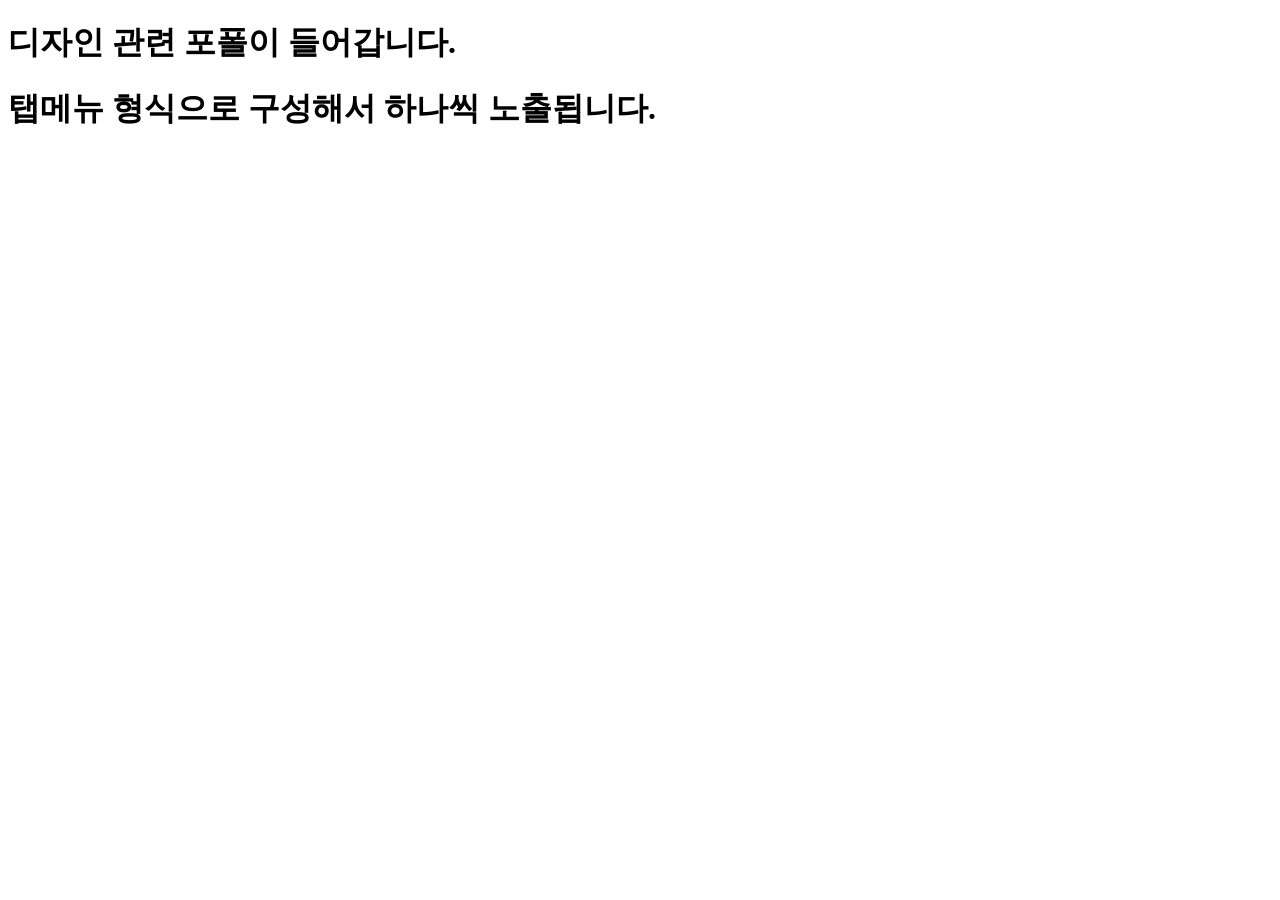
==== design.html @ d64bb099 "Add files via upload" ====
<!doctype html>
<html lang="ko" class="white-bg">
  <head>
    <meta charset="UTF-8" />
    <meta name="viewport" content="width=device-width, initial-scale=1.0" />
    <link rel="stylesheet" href="./css/style.css" />
    <title>박수미 포트폴리오</title>
  </head>
  <body>
    <h1>디자인 관련 포폴이 들어갑니다.</h1>
    <h1>탭메뉴 형식으로 구성해서 하나씩 노출됩니다.</h1>
  </body>
</html>
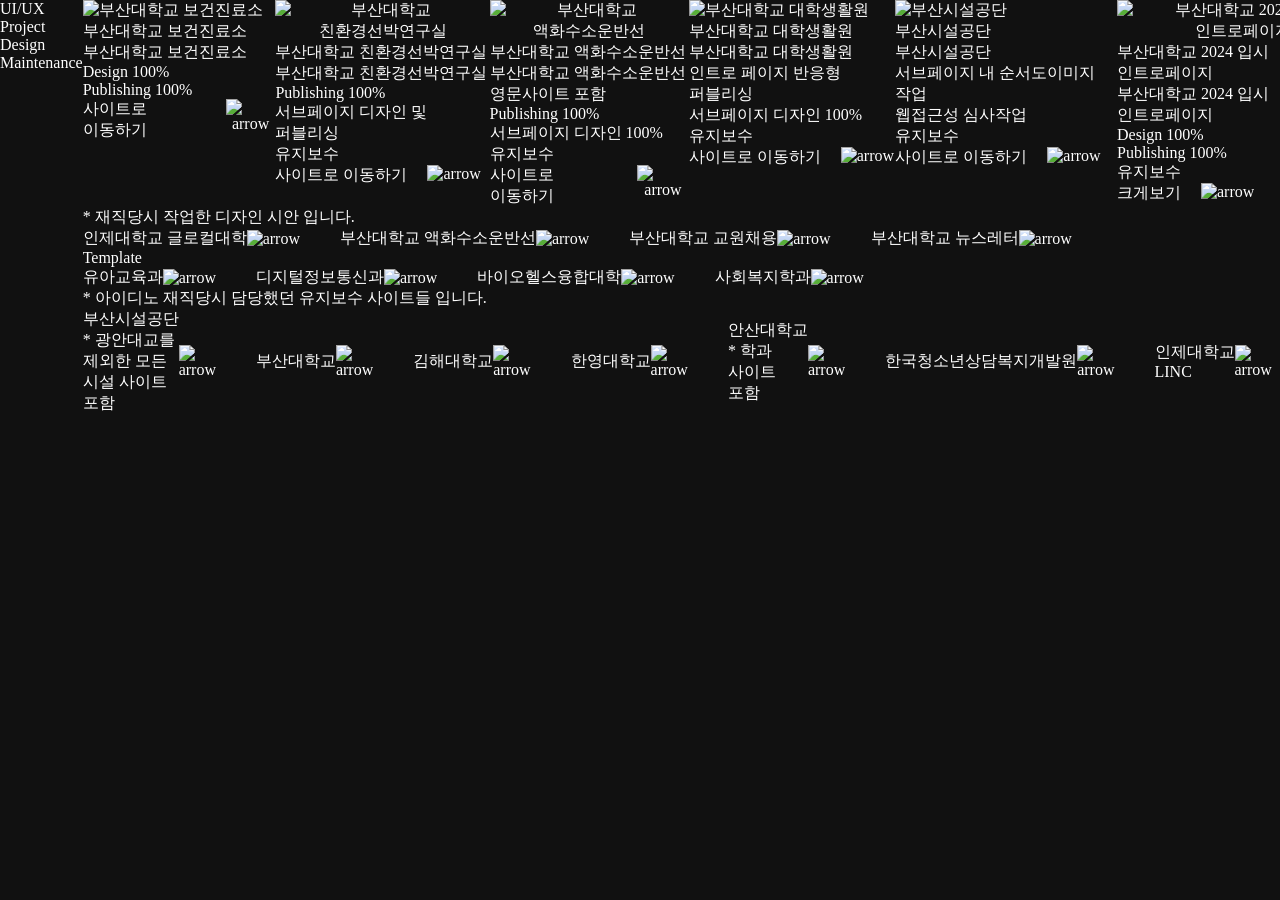
==== commit 1b5c4208: "Add files via upload" ====
--- a/design.html
+++ b/design.html
@@ -1,13 +1,308 @@
 <!doctype html>
-<html lang="ko" class="white-bg">
+<html lang="ko">
   <head>
     <meta charset="UTF-8" />
     <meta name="viewport" content="width=device-width, initial-scale=1.0" />
     <link rel="stylesheet" href="./css/style.css" />
+    <link rel="icon" href="./img/icon_img.png" />
+    <script src="https://code.jquery.com/jquery-3.6.3.js" integrity="sha256-nQLuAZGRRcILA+6dMBOvcRh5Pe310sBpanc6+QBmyVM=" crossorigin="anonymous"></script>
     <title>박수미 포트폴리오</title>
   </head>
-  <body>
-    <h1>디자인 관련 포폴이 들어갑니다.</h1>
-    <h1>탭메뉴 형식으로 구성해서 하나씩 노출됩니다.</h1>
+  <body class="design">
+    <div class="flex">
+      <div class="left-menu">
+        <h1 class="title">UI/UX</h1>
+        <ul class="ui-menu">
+          <li>Project</li>
+          <li>Design</li>
+          <li>Maintenance</li>
+        </ul>
+      </div>
+      <div class="content">
+        <div class="tab-con01">
+          <div class="flex flex-wrap">
+            <a href="https://health.pusan.ac.kr/" target="_blank" title="새창열림" class="project">
+              <div class="inner flex flex-column">
+                <div class="img">
+                  <img src="./img/pro02.png" alt="부산대학교 보건진료소" />
+                </div>
+                <p>부산대학교 보건진료소</p>
+              </div>
+              <div class="shadow-box flex flex-column">
+                <p class="site-tit">부산대학교 보건진료소</p>
+                <ul class="list-style01 mt-20">
+                  <li>Design 100%</li>
+                  <li>Publishing 100%</li>
+                </ul>
+                <div class="link-btn02 mt-40 flex gap20">
+                  <p>사이트로 이동하기</p>
+                  <img src="./img/arrow.png" alt="arrow" />
+                </div>
+              </div>
+            </a>
+            <a href="https://ecosl.pusan.ac.kr/ecosl" target="_blank" title="새창열림" class="project">
+              <div class="inner flex flex-column">
+                <div class="img">
+                  <img src="./img/pro04.png" alt="부산대학교 친환경선박연구실" />
+                </div>
+                <p>부산대학교 친환경선박연구실</p>
+              </div>
+              <div class="shadow-box flex flex-column">
+                <p class="site-tit">부산대학교 친환경선박연구실</p>
+                <ul class="list-style01 mt-20">
+                  <li>Publishing 100%</li>
+                  <li>서브페이지 디자인 및 퍼블리싱</li>
+                  <li>유지보수</li>
+                </ul>
+                <div class="link-btn02 mt-40 flex gap20">
+                  <p>사이트로 이동하기</p>
+                  <img src="./img/arrow.png" alt="arrow" />
+                </div>
+              </div>
+            </a>
+            <a href="https://www.h2ok.kr/h2ok" target="_blank" title="새창열림" class="project">
+              <div class="inner flex flex-column">
+                <div class="img">
+                  <img src="./img/pro05.png" alt="부산대학교 액화수소운반선" />
+                </div>
+                <p>부산대학교 액화수소운반선</p>
+              </div>
+              <div class="shadow-box flex flex-column">
+                <p class="site-tit">부산대학교 액화수소운반선</p>
+                <ul class="list-style01 mt-20">
+                  <li>영문사이트 포함</li>
+                  <li>Publishing 100%</li>
+                  <li>서브페이지 디자인 100%</li>
+                  <li>유지보수</li>
+                </ul>
+                <div class="link-btn02 mt-40 flex gap20">
+                  <p>사이트로 이동하기</p>
+                  <img src="./img/arrow.png" alt="arrow" />
+                </div>
+              </div>
+            </a>
+            <a href="https://dorm.pusan.ac.kr/" target="_blank" title="새창열림" class="project">
+              <div class="inner flex flex-column">
+                <div class="img">
+                  <img src="./img/pro03.png" alt="부산대학교 대학생활원" />
+                </div>
+                <p>부산대학교 대학생활원</p>
+              </div>
+              <div class="shadow-box flex flex-column">
+                <p class="site-tit">부산대학교 대학생활원</p>
+                <ul class="list-style01 mt-20">
+                  <li>인트로 페이지 반응형 퍼블리싱</li>
+                  <li>서브페이지 디자인 100%</li>
+                  <li>유지보수</li>
+                </ul>
+                <div class="link-btn02 mt-40 flex gap20">
+                  <p>사이트로 이동하기</p>
+                  <img src="./img/arrow.png" alt="arrow" />
+                </div>
+              </div>
+            </a>
+            <a href="https://www.bisco.or.kr/" target="_blank" title="새창열림" class="project">
+              <div class="inner flex flex-column">
+                <div class="img">
+                  <img src="./img/pro01.png" alt="부산시설공단" />
+                </div>
+                <p>부산시설공단</p>
+              </div>
+              <div class="shadow-box flex flex-column">
+                <p class="site-tit">부산시설공단</p>
+                <ul class="list-style01 mt-20">
+                  <li>서브페이지 내 순서도이미지 작업</li>
+                  <li>웹접근성 심사작업</li>
+                  <li>유지보수</li>
+                </ul>
+                <div class="link-btn02 mt-40 flex gap20">
+                  <p>사이트로 이동하기</p>
+                  <img src="./img/arrow.png" alt="arrow" />
+                </div>
+              </div>
+            </a>
+            <a href="./img/pro07-1.png" target="_blank" title="새창열림" class="project">
+              <div class="inner flex flex-column">
+                <div class="img">
+                  <img src="./img/pro07.png" alt="부산대학교 2024 입시 인트로페이지" />
+                </div>
+                <p>부산대학교 2024 입시 인트로페이지</p>
+              </div>
+              <div class="shadow-box flex flex-column">
+                <p class="site-tit">부산대학교 2024 입시 인트로페이지</p>
+                <ul class="list-style01 mt-20">
+                  <li>Design 100%</li>
+                  <li>Publishing 100%</li>
+                  <li>유지보수</li>
+                </ul>
+                <div class="link-btn02 mt-40 flex gap20">
+                  <p>크게보기</p>
+                  <img src="./img/arrow.png" alt="arrow" />
+                </div>
+              </div>
+            </a>
+            <a href="./img/pro06-1.jpg" target="_blank" title="새창열림" class="project">
+              <div class="inner flex flex-column">
+                <div class="img">
+                  <img src="./img/pro06.png" alt="부산보건대학교 2024 입시 인트로페이지" />
+                </div>
+                <p>부산보건대학교 2024 입시 인트로페이지</p>
+              </div>
+              <div class="shadow-box flex flex-column">
+                <p class="site-tit">부산보건대학교 2024 입시 인트로페이지</p>
+                <ul class="list-style01 mt-20">
+                  <li>Design 100%</li>
+                  <li>Publishing 100%</li>
+                  <li>유지보수</li>
+                </ul>
+                <div class="link-btn02 mt-40 flex gap20">
+                  <p>크게보기</p>
+                  <img src="./img/arrow.png" alt="arrow" />
+                </div>
+              </div>
+            </a>
+          </div>
+        </div>
+        <div class="tab-con02">
+          <div class="info">
+            <p>* 재직당시 작업한 디자인 시안 입니다.</p>
+          </div>
+          <div class="flex flex-wrap gap40 mt-40">
+            <a href="https://xd.adobe.com/view/e8c4a474-bb34-4dad-a9bf-3744d7de1406-bd97/" target="_blank" title="새창열림" class="design-link flex align-center">
+              <p>인제대학교 글로컬대학</p>
+              <div class="icon flex align-center justy-center">
+                <img src="./img/arrow02.png" alt="arrow" />
+              </div>
+            </a>
+            <a href="https://xd.adobe.com/view/763ef606-e463-4736-b4e1-96d7b56d7c01-236d/" target="_blank" title="새창열림" class="design-link flex align-center">
+              <p>부산대학교 액화수소운반선</p>
+              <div class="icon flex align-center justy-center">
+                <img src="./img/arrow02.png" alt="arrow" />
+              </div>
+            </a>
+            <a href="https://xd.adobe.com/view/fa281f0c-5e56-4f7b-bc37-6c5240d38374-af7b/" target="_blank" title="새창열림" class="design-link flex align-center">
+              <p>부산대학교 교원채용</p>
+              <div class="icon flex align-center justy-center">
+                <img src="./img/arrow02.png" alt="arrow" />
+              </div>
+            </a>
+            <a href="./img/de01.png" target="_blank" title="새창열림" class="design-link flex align-center">
+              <p>부산대학교 뉴스레터</p>
+              <div class="icon flex align-center justy-center">
+                <img src="./img/arrow02.png" alt="arrow" />
+              </div>
+            </a>
+          </div>
+
+          <div class="info mt-60">
+            <p>Template</p>
+          </div>
+          <div class="flex flex-wrap gap40 mt-20">
+            <a href="https://xd.adobe.com/view/92429d54-e15f-4651-94e4-49265e59b2cf-c711/" target="_blank" title="새창열림" class="design-link flex align-center">
+              <p>유아교육과</p>
+              <div class="icon flex align-center justy-center">
+                <img src="./img/arrow02.png" alt="arrow" />
+              </div>
+            </a>
+            <a href="https://xd.adobe.com/view/185b7103-d5b4-4d0a-86fa-b9281331c34a-4d08/" target="_blank" title="새창열림" class="design-link flex align-center">
+              <p>디지털정보통신과</p>
+              <div class="icon flex align-center justy-center">
+                <img src="./img/arrow02.png" alt="arrow" />
+              </div>
+            </a>
+            <a href="https://xd.adobe.com/view/50899028-276e-4451-9df4-a27b71bcebf8-05da/" target="_blank" title="새창열림" class="design-link flex align-center">
+              <p>바이오헬스융합대학</p>
+              <div class="icon flex align-center justy-center">
+                <img src="./img/arrow02.png" alt="arrow" />
+              </div>
+            </a>
+            <a href="https://xd.adobe.com/view/df2dce78-82f1-4038-b7e3-f46360706f0e-8a7e/" target="_blank" title="새창열림" class="design-link flex align-center">
+              <p>사회복지학과</p>
+              <div class="icon flex align-center justy-center">
+                <img src="./img/arrow02.png" alt="arrow" />
+              </div>
+            </a>
+          </div>
+        </div>
+        <div class="tab-con03">
+          <div class="info mt-60">
+            <p>* 아이디노 재직당시 담당했던 유지보수 사이트들 입니다.</p>
+          </div>
+          <div class="flex flex-wrap gap40 mt-40">
+            <a href="https://www.bisco.or.kr/" target="_blank" title="새창열림" class="design-link flex align-center">
+              <p>부산시설공단 <br /><span>* 광안대교를 제외한 모든 시설 사이트 포함</span></p>
+              <div class="icon flex align-center justy-center">
+                <img src="./img/arrow02.png" alt="arrow" />
+              </div>
+            </a>
+            <a href="https://www.pusan.ac.kr/kor/Main.do" target="_blank" title="새창열림" class="design-link flex align-center">
+              <p>부산대학교</p>
+              <div class="icon flex align-center justy-center">
+                <img src="./img/arrow02.png" alt="arrow" />
+              </div>
+            </a>
+            <a href="https://www.gimhae.ac.kr/CmsHome/MainDefault.aspx" target="_blank" title="새창열림" class="design-link flex align-center">
+              <p>김해대학교</p>
+              <div class="icon flex align-center justy-center">
+                <img src="./img/arrow02.png" alt="arrow" />
+              </div>
+            </a>
+            <a href="https://www.hanyeong.ac.kr/main/page/default.aspx" target="_blank" title="새창열림" class="design-link flex align-center">
+              <p>한영대학교</p>
+              <div class="icon flex align-center justy-center">
+                <img src="./img/arrow02.png" alt="arrow" />
+              </div>
+            </a>
+            <a href="https://www.ansan.ac.kr/intro" target="_blank" title="새창열림" class="design-link flex align-center">
+              <p>안산대학교 <br /><span>* 학과 사이트 포함</span></p>
+              <div class="icon flex align-center justy-center">
+                <img src="./img/arrow02.png" alt="arrow" />
+              </div>
+            </a>
+            <a href="https://www.kyci.or.kr/userSite/index.asp" target="_blank" title="새창열림" class="design-link flex align-center">
+              <p>한국청소년상담복지개발원</p>
+              <div class="icon flex align-center justy-center">
+                <img src="./img/arrow02.png" alt="arrow" />
+              </div>
+            </a>
+            <a href="https://icus.inje.ac.kr/linc" target="_blank" title="새창열림" class="design-link flex align-center">
+              <p>인제대학교 LINC</p>
+              <div class="icon flex align-center justy-center">
+                <img src="./img/arrow02.png" alt="arrow" />
+              </div>
+            </a>
+            <a href="https://ipsi.bhu.ac.kr/ipsi" target="_blank" title="새창열림" class="design-link flex align-center">
+              <p>부산보건대학교</p>
+              <div class="icon flex align-center justy-center">
+                <img src="./img/arrow02.png" alt="arrow" />
+              </div>
+            </a>
+            <a href="https://www.bpu.ac.kr/" target="_blank" title="새창열림" class="design-link flex align-center">
+              <p>부산장신대학교</p>
+              <div class="icon flex align-center justy-center">
+                <img src="./img/arrow02.png" alt="arrow" />
+              </div>
+            </a>
+          </div>
+        </div>
+      </div>
+    </div>
+
+    <script>
+      const menuItems = document.querySelectorAll(".left-menu li");
+      const contentItems = document.querySelectorAll(".content > div");
+
+      menuItems.forEach((menu, index) => {
+        menu.addEventListener("click", () => {
+          menuItems.forEach((item) => item.classList.remove("active"));
+          contentItems.forEach((con) => con.classList.remove("active"));
+
+          menu.classList.add("active");
+          contentItems[index].classList.add("active");
+        });
+      });
+
+      menuItems[0].click();
+    </script>
   </body>
 </html>
--- a/css/style.css
+++ b/css/style.css
@@ -0,0 +1,396 @@
+@import url("../font/Paperlogy/Paperlogy.css");
+@import url("../font/pretendard/pretendard.css");
+
+html {
+  overflow-x: hidden;
+  word-break: keep-all;
+  background-color: #111;
+  color: var(--main-color01);
+}
+.white-bg {
+  background-color: #fff;
+  color: #333;
+}
+.white-bg h1 {
+  font-size: 40px;
+}
+* {
+  padding: 0;
+  margin: 0;
+  box-sizing: border-box;
+  font-size: 16px;
+  font-weight: 500;
+}
+:root {
+  --font-type01: "Pretendard";
+  --font-type02: "Paperlogy";
+  --main-color01: #fff;
+  --gray-color01: #f8f8fb;
+  --font-color01: #333;
+  --font-color02: #666;
+  --font-color03: #999;
+}
+img {
+  text-align: center;
+  vertical-align: middle;
+}
+ul,
+ol,
+dl {
+  margin-top: 0;
+  padding-left: 0;
+  list-style: none;
+}
+a {
+  font-family: var(--font-type01);
+  text-decoration: none;
+  color: #fff;
+}
+a:hover,
+a:focus {
+  color: var(--main-color01);
+  transition: 0.3s all ease-in-out;
+}
+button {
+  border: none;
+  cursor: pointer;
+  background-color: transparent;
+}
+a:focus,
+button:focus,
+input:focus,
+textarea:focus,
+select:focus {
+  box-shadow: none;
+  outline-style: dashed !important;
+  outline-color: var(--main-color01);
+  outline-width: 1px !important;
+  outline-offset: 0 !important;
+}
+
+/*********************************flex*********************************/
+.flex {
+  display: flex;
+}
+
+.gap10 {
+  gap: 10px;
+}
+.gap20 {
+  gap: 20px;
+}
+.gap40 {
+  gap: 40px;
+}
+.gap60 {
+  gap: 60px;
+}
+.gap80 {
+  gap: 80px;
+}
+
+.flex-column {
+  flex-direction: column;
+}
+.align-center {
+  align-items: center;
+}
+.justy-center {
+  justify-content: center;
+}
+.justy-between {
+  justify-content: space-between;
+}
+
+/*********************************popup*********************************/
+.popup_bg {
+  width: 100%;
+  height: 100vh;
+  position: fixed;
+  top: 0;
+  left: 0;
+  background-color: rgba(0, 0, 0, 0.8);
+  z-index: 9999;
+}
+
+.popup {
+  width: 600px;
+  height: auto;
+  padding: 40px;
+  border-radius: 20px;
+  background-color: #fff;
+
+  position: absolute;
+  top: 50%;
+  left: 50%;
+  transform: translate(-50%, -50%);
+}
+
+.popup .txt p {
+  font-family: var(--font-type02);
+  font-size: 18px;
+  text-align: center;
+  line-height: 1.5;
+  color: #666;
+}
+
+.popup .txt p span {
+  font-size: 24px;
+  font-weight: 600;
+  border-bottom: 1px solid #111;
+  color: #111;
+}
+
+.popup .btn {
+  width: 160px;
+  height: 48px;
+  border-radius: 12px;
+  background-color: #111;
+  color: #fff;
+  border: 2px solid transparent;
+  text-align: center;
+  line-height: 44px;
+
+  cursor: pointer;
+  transition: 0.3s;
+}
+
+.popup .btn:hover {
+  background-color: #fff;
+  border: 2px solid #111;
+  color: #111;
+}
+/*********************************intro*********************************/
+.fixPage {
+  position: fixed;
+  width: 100%;
+  height: 100vh;
+  overflow-y: hidden;
+  background-image: url(../img/bg.png);
+  background-position: top -60px right -210px;
+  background-repeat: no-repeat;
+  z-index: -1;
+}
+.fixPage::before {
+  content: "PortFolio";
+  display: block;
+  font-family: var(--font-type02);
+  font-size: 280px;
+  font-weight: 800;
+  color: #fff;
+  position: absolute;
+  bottom: -55px;
+  right: 0;
+}
+
+.intro {
+  width: 100%;
+  border-bottom: 1px solid #fff;
+}
+.intro .slogan {
+  padding: 100px;
+  border-right: 1px solid #fff;
+}
+
+.name-img {
+  transform-origin: 50% 0%;
+  animation-name: shake;
+  animation-duration: 3s;
+  animation-iteration-count: infinite;
+  animation-delay: 0.5s;
+}
+@keyframes shake {
+  0% {
+    transform: rotate(0deg);
+  }
+  15% {
+    transform: rotate(30deg);
+  }
+  35% {
+    transform: rotate(-30deg);
+  }
+  50% {
+    transform: rotate(10deg);
+  }
+  65% {
+    transform: rotate(-10deg);
+  }
+  80% {
+    transform: rotate(0deg);
+  }
+  100% {
+    transform: rotate(0deg);
+  }
+}
+.intro .slogan .top p,
+.intro .slogan .top span {
+  font-size: 40px;
+  font-family: var(--font-type02);
+}
+.intro .slogan .top span {
+  background-color: #fff;
+  color: #111;
+}
+.intro .slogan .bottom p {
+  font-family: var(--font-type02);
+  font-size: 100px;
+  font-weight: 800;
+}
+.intro .info {
+  flex: 1;
+}
+.intro .info .top {
+  padding: 0 0 0 100px;
+  height: 140px;
+  border-bottom: 1px solid #fff;
+}
+.intro .info .top p {
+  font-family: var(--font-type01);
+  font-size: 28px;
+}
+.intro .info .bottom {
+  height: calc(100% - 140px);
+  padding: 0 100px;
+}
+.intro .info .bottom li {
+  font-family: var(--font-type01);
+  font-size: 24px;
+  font-weight: 400;
+  color: #c9c9c9;
+}
+.intro .info .bottom li strong {
+  font-family: var(--font-type01);
+  font-size: 24px;
+  font-weight: 700;
+  margin-right: 10px;
+  color: #fff;
+}
+
+/**************************scrollContents**************************/
+.scrollContents {
+  width: 100%;
+  background-color: #111;
+  position: absolute;
+  top: 100%;
+}
+.scrollContents .aboutMe {
+  border-bottom: 1px solid #fff;
+}
+.scrollContents .aboutMe .profile {
+  width: 400px;
+  border-top: 1px solid #fff;
+  border-right: 1px solid #fff;
+}
+.scrollContents .aboutMe .profile .pro-txt {
+  padding: 40px;
+  border-top: 1px solid #fff;
+}
+.aboutMe .title {
+  font-family: var(--font-type02);
+  font-weight: 800;
+  font-size: 40px;
+  margin-bottom: 32px;
+}
+.aboutMe .profile .info .name {
+  font-size: 32px;
+  font-weight: 700;
+  margin-bottom: 20px;
+}
+.aboutMe .profile .info ul li + li {
+  margin-top: 12px;
+}
+.aboutMe .profile .info ul li .s-tit {
+  width: 70px;
+  font-weight: 400;
+  margin-right: 20px;
+}
+.aboutMe .profile .info ul li p,
+.aboutMe .profile .info ul li a {
+  font-size: 20px;
+  font-weight: 300;
+}
+.aboutMe .profile .info ul li .txt {
+  opacity: 0.8;
+}
+
+.job-info {
+  border-top: 1px solid #fff;
+  flex: 1;
+}
+.career-box {
+  padding: 65px 80px;
+  border-top: 1px solid #fff;
+}
+.career-box p {
+  font-size: 20px;
+  font-weight: 300;
+  color: #ebebeb;
+}
+.career-box .career-list li {
+  font-size: 20px;
+  font-weight: 300;
+  color: #ebebeb;
+}
+.career-box .career-list li.edu {
+  width: 810px;
+}
+.career-box .career-list .business {
+  width: 120px;
+}
+
+.career-box .skill p:last-child {
+  margin-top: 14px;
+}
+
+.index {
+  padding: 100px;
+  padding-bottom: 200px;
+}
+.index .index-link {
+  opacity: 0.4;
+}
+.index .title {
+  font-family: var(--font-type02);
+  font-weight: 800;
+  font-size: 40px;
+}
+.index .link-wrap {
+  margin-left: 320px;
+  font-family: var(--font-type02);
+  gap: 200px;
+}
+.index-link .no {
+  font-family: var(--font-type02);
+  font-size: 80px;
+  font-weight: 800;
+  margin-bottom: 60px;
+}
+.index-link .s-title {
+  font-family: var(--font-type02);
+  font-weight: 700;
+  font-size: 40px;
+  margin-bottom: 28px;
+}
+.index-link .work-list li {
+  font-family: var(--font-type02);
+  font-size: 28px;
+  padding-left: 20px;
+  position: relative;
+}
+.index-link .work-list li::before {
+  content: "";
+  display: block;
+  width: 10px;
+  height: 1px;
+  background-color: #fff;
+  position: absolute;
+  top: 15px;
+  left: 0;
+}
+.index-link .work-list li + li {
+  margin-top: 16px;
+}
+.index-link:hover,
+.index-link:focus {
+  opacity: 1;
+}
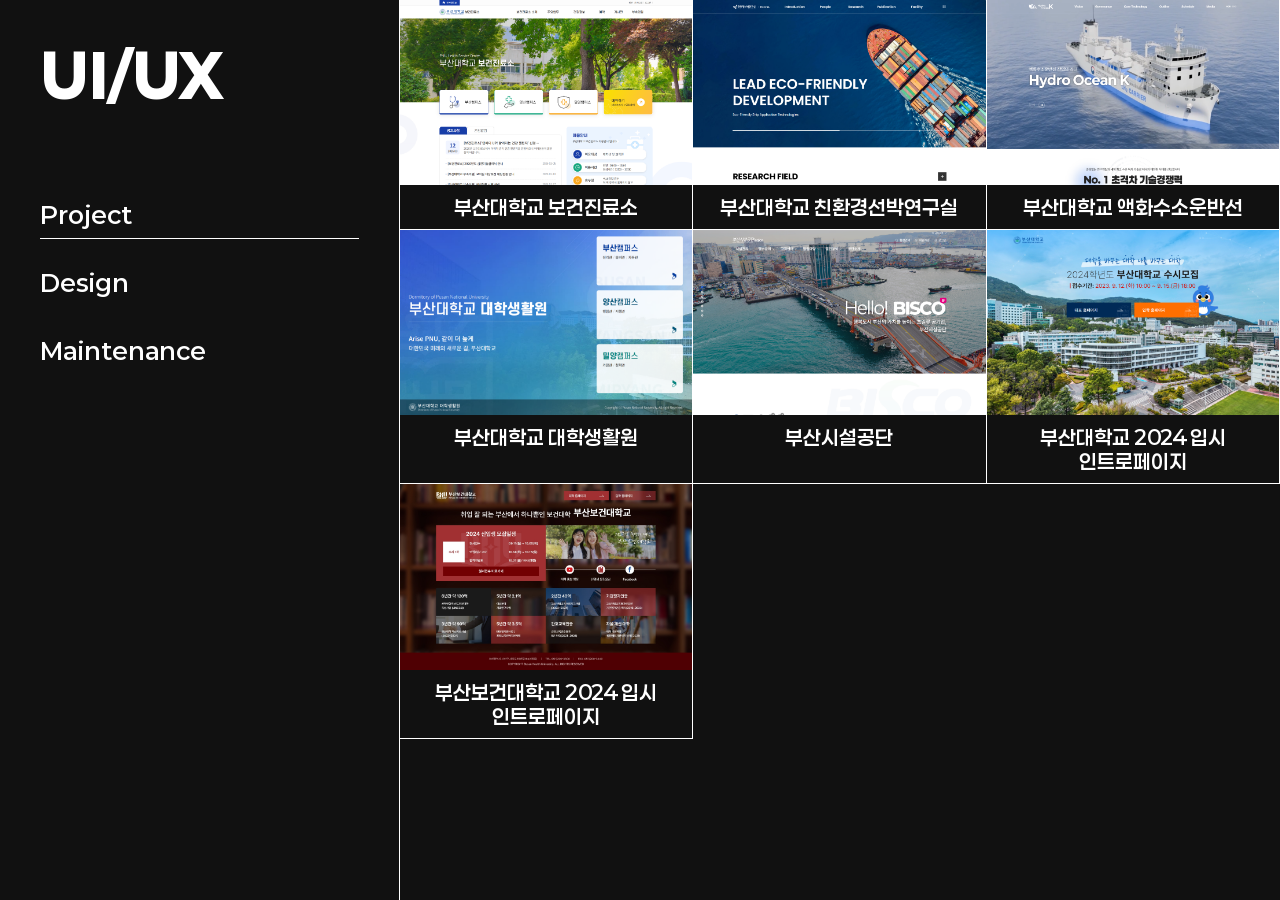
==== commit 67406f75: "Update design.html" ====
--- a/design.html
+++ b/design.html
@@ -271,7 +271,7 @@
                 <img src="./img/arrow02.png" alt="arrow" />
               </div>
             </a>
-            <a href="https://ipsi.bhu.ac.kr/ipsi" target="_blank" title="새창열림" class="design-link flex align-center">
+            <a href="https://www.bhu.ac.kr/www" target="_blank" title="새창열림" class="design-link flex align-center">
               <p>부산보건대학교</p>
               <div class="icon flex align-center justy-center">
                 <img src="./img/arrow02.png" alt="arrow" />
--- a/css/style.css
+++ b/css/style.css
@@ -6,6 +6,7 @@
   word-break: keep-all;
   background-color: #111;
   color: var(--main-color01);
+  scroll-behavior: smooth;
 }
 .white-bg {
   background-color: #fff;
@@ -68,10 +69,35 @@
   outline-offset: 0 !important;
 }
 
+/*********************************margin*********************************/
+.mt-8 {
+  margin-top: 8px;
+}
+.mt-10 {
+  margin-top: 10px;
+}
+.mt-12 {
+  margin-top: 12px;
+}
+.mt-16 {
+  margin-top: 16px;
+}
+.mt-20 {
+  margin-top: 20px;
+}
+.mt-40 {
+  margin-top: 40px;
+}
+.mt-60 {
+  margin-top: 60px;
+}
 /*********************************flex*********************************/
 .flex {
   display: flex;
 }
+.flex-wrap {
+  flex-wrap: wrap;
+}
 
 .gap10 {
   gap: 10px;
@@ -99,6 +125,9 @@
   justify-content: center;
 }
 .justy-between {
+  justify-content: space-between;
+}
+.flex-end {
   justify-content: space-between;
 }
 
@@ -159,6 +188,51 @@
   background-color: #fff;
   border: 2px solid #111;
   color: #111;
+}
+
+/*********************************list*********************************/
+.list-style01 > li {
+  font-family: var(--font-type01);
+  font-size: 18px;
+  position: relative;
+  padding-left: 12px;
+}
+.list-style01 > li::before {
+  content: "";
+  display: block;
+  width: 4px;
+  height: 4px;
+  border-radius: 2px;
+  background-color: #fff;
+  position: absolute;
+  top: 9px;
+  left: 0;
+}
+.list-style01 > li + li {
+  margin-top: 16px;
+}
+.list-style01 > li span {
+  opacity: 0.7;
+  margin-left: 8px;
+}
+
+.list-style02 > li {
+  position: relative;
+  padding-left: 12px;
+  color: #b3b3b3;
+}
+.list-style02 > li::before {
+  content: "";
+  display: block;
+  width: 6px;
+  height: 1px;
+  background-color: #b3b3b3;
+  position: absolute;
+  top: 10px;
+  left: 0;
+}
+.list-style02 > li + li {
+  margin-top: 8px;
 }
 /*********************************intro*********************************/
 .fixPage {
@@ -344,7 +418,7 @@
 
 .index {
   padding: 100px;
-  padding-bottom: 200px;
+  border-bottom: 1px solid #fff;
 }
 .index .index-link {
   opacity: 0.4;
@@ -355,15 +429,16 @@
   font-size: 40px;
 }
 .index .link-wrap {
+  width: 100%;
   margin-left: 320px;
   font-family: var(--font-type02);
-  gap: 200px;
+  gap: 80px;
 }
 .index-link .no {
   font-family: var(--font-type02);
   font-size: 80px;
   font-weight: 800;
-  margin-bottom: 60px;
+  margin-bottom: 40px;
 }
 .index-link .s-title {
   font-family: var(--font-type02);
@@ -371,13 +446,13 @@
   font-size: 40px;
   margin-bottom: 28px;
 }
-.index-link .work-list li {
+.index-link .work-list > li {
   font-family: var(--font-type02);
   font-size: 28px;
   padding-left: 20px;
   position: relative;
 }
-.index-link .work-list li::before {
+.index-link .work-list > li::before {
   content: "";
   display: block;
   width: 10px;
@@ -387,10 +462,295 @@
   top: 15px;
   left: 0;
 }
-.index-link .work-list li + li {
+.index-link .work-list > li + li {
   margin-top: 16px;
 }
 .index-link:hover,
 .index-link:focus {
   opacity: 1;
 }
+
+/**************************탭메뉴**************************/
+.tab-wrap {
+  overflow: hidden;
+}
+.tab-item + .tab-item {
+  margin-top: 10px;
+}
+.tab-tit {
+  width: fit-content;
+  padding: 10px 20px;
+  font-size: 20px;
+  cursor: pointer;
+  overflow: hidden;
+  position: relative;
+  z-index: 1;
+}
+.tab-tit::before {
+  content: "";
+  display: block;
+  width: 4px;
+  height: 4px;
+  border-radius: 2px;
+  background-color: #fff;
+  position: absolute;
+  top: 50%;
+  left: 10px;
+  transform: translateY(-50%);
+}
+.tab-tit::after {
+  content: "";
+  display: block;
+  width: 100%;
+  height: 100%;
+  padding: 4px 10px;
+  background-color: #fff;
+  position: absolute;
+  top: 0;
+  left: calc(-100% - 20px);
+  transition: 0.5s;
+  z-index: -1;
+}
+.tab-tit.active,
+.tab-tit:hover {
+  color: #111;
+}
+.tab-tit:hover::before,
+.tab-tit.active::before {
+  background-color: #111;
+}
+.tab-tit.active::after,
+.tab-tit:hover::after {
+  left: 0;
+}
+.tab-content {
+  max-height: 0;
+  overflow: hidden;
+  transition: 0.5s;
+}
+.tab-inner {
+  padding: 20px;
+}
+/* 탭 활성화 */
+.tab-content .dev-list > li {
+  font-family: var(--font-type01);
+  padding: 20px 10px;
+  border-bottom: 1px solid #fff;
+}
+.tab-content .dev-list > li > div {
+  font-size: 20px;
+}
+.tab-content .dev-list > li .tit {
+  min-width: 160px;
+}
+.link-btn01 {
+  display: flex;
+  width: fit-content;
+  padding: 12px;
+  border: 1px solid #fff;
+  color: #fff;
+  transition: 0.3s;
+}
+.link-btn01:hover {
+  background-color: #fff;
+  color: #111;
+  font-weight: 700;
+  border: 1px solid #fff;
+}
+.link-btn02 {
+  width: fit-content;
+  border-bottom: 1px solid #fff;
+  padding: 10px;
+}
+.link-btn02 p {
+  font-size: 16px;
+}
+
+/**************************ending**************************/
+.ending {
+  padding: 100px;
+}
+.ending p {
+  text-align: center;
+}
+.ending p.end-txt {
+  font-family: var(--font-type02);
+  font-weight: 800;
+  font-size: 50px;
+}
+.ending p.sub-txt {
+  font-family: var(--font-type02);
+  font-weight: 600;
+  font-size: 32px;
+  line-height: 1.5;
+}
+
+/**************************top btn**************************/
+.top-btn {
+  width: 60px;
+  height: 60px;
+  border-radius: 30px;
+  position: fixed;
+  bottom: 40px;
+  right: 40px;
+  background-color: #fff;
+  color: #111;
+  font-size: 20px;
+  font-weight: 600;
+  text-align: center;
+  line-height: 60px;
+  opacity: 0.5;
+}
+.top-btn:hover {
+  opacity: 1;
+  color: #111;
+}
+
+/**************************design**************************/
+.design .left-menu {
+  width: 400px;
+  padding: 40px;
+  border-right: 1px solid #fff;
+  height: 100vh;
+  overflow: hidden;
+}
+.design .left-menu .title {
+  font-family: var(--font-type02);
+  font-size: 60px;
+  font-weight: 900;
+  margin-bottom: 80px;
+}
+.design .left-menu .ui-menu li {
+  padding: 10px 0;
+  font-family: var(--font-type02);
+  font-weight: 600;
+  font-size: 24px;
+  cursor: pointer;
+  position: relative;
+  overflow: hidden;
+}
+.design .left-menu .ui-menu li::before {
+  content: "";
+  display: inline-block;
+  width: 100%;
+  height: 1px;
+  background-color: #fff;
+  position: absolute;
+  bottom: 0;
+  left: -100%;
+  transition: 0.3s;
+}
+.design .left-menu .ui-menu li:hover::before {
+  left: 0;
+}
+.design .left-menu .ui-menu li + li {
+  margin-top: 20px;
+}
+.design .left-menu .ui-menu li.active::before {
+  left: 0;
+}
+
+.design .content {
+  width: calc(100% - 400px);
+  height: 100vh;
+  overflow-y: auto;
+}
+.design .content > div {
+  display: none;
+}
+.design .content > div.active {
+  display: block;
+}
+.design .content .project {
+  width: calc(100% / 3);
+  overflow: hidden;
+  position: relative;
+  border-right: 1px solid #fff;
+  border-bottom: 1px solid #fff;
+}
+.design .content .project .inner .img img {
+  width: 100%;
+}
+.design .content .project .inner p {
+  padding: 10px;
+  font-family: var(--font-type02);
+  font-size: 20px;
+  font-weight: 600;
+  text-align: center;
+}
+.design .content .project:hover .shadow-box {
+  bottom: 0;
+}
+.design .content .project .shadow-box {
+  width: 100%;
+  height: 100%;
+  padding: 80px 60px;
+  background-color: rgba(0, 0, 0, 0.9);
+  position: absolute;
+  bottom: -100%;
+  left: 0;
+  transition: 0.3s;
+}
+.design .content .project .shadow-box .site-tit {
+  font-size: 22px;
+  font-weight: 700;
+}
+.design .content .project .shadow-box p,
+.design .content .project .shadow-box li {
+  font-family: var(--font-type01);
+  font-size: 20px;
+  color: #fff;
+}
+.design .content .project .shadow-box .list-style01 li + li {
+  margin-top: 8px;
+}
+.design .content .project .shadow-box .list-style01 li {
+  opacity: 0.7;
+  font-size: 18px;
+}
+
+.design .content .tab-con02,
+.design .content .tab-con03 {
+  padding: 60px;
+}
+.design .content .info {
+  width: fit-content;
+  background-color: #fff;
+}
+.design .content .info > p {
+  padding: 10px;
+  font-family: var(--font-type02);
+  font-size: 20px;
+  font-weight: 700;
+  color: #111;
+}
+.design .content .design-link {
+  width: calc((100% / 4) - 40px);
+  height: 60px;
+  padding: 0 10px;
+  border: 1px solid #fff;
+  position: relative;
+}
+.design .content .design-link p {
+  font-family: var(--font-type02);
+  font-weight: 600;
+  font-size: 20px;
+}
+.design .content .design-link .icon {
+  width: 60px;
+  height: 60px;
+  background-color: #111;
+  border: 1px solid #fff;
+  position: absolute;
+  top: 0;
+  right: 0;
+  transition: 0.5s;
+}
+.design .content .design-link:hover .icon {
+  top: -20px;
+  right: -20px;
+}
+.design .content .design-link > p > span {
+  font-size: 14px;
+  opacity: 0.8;
+}
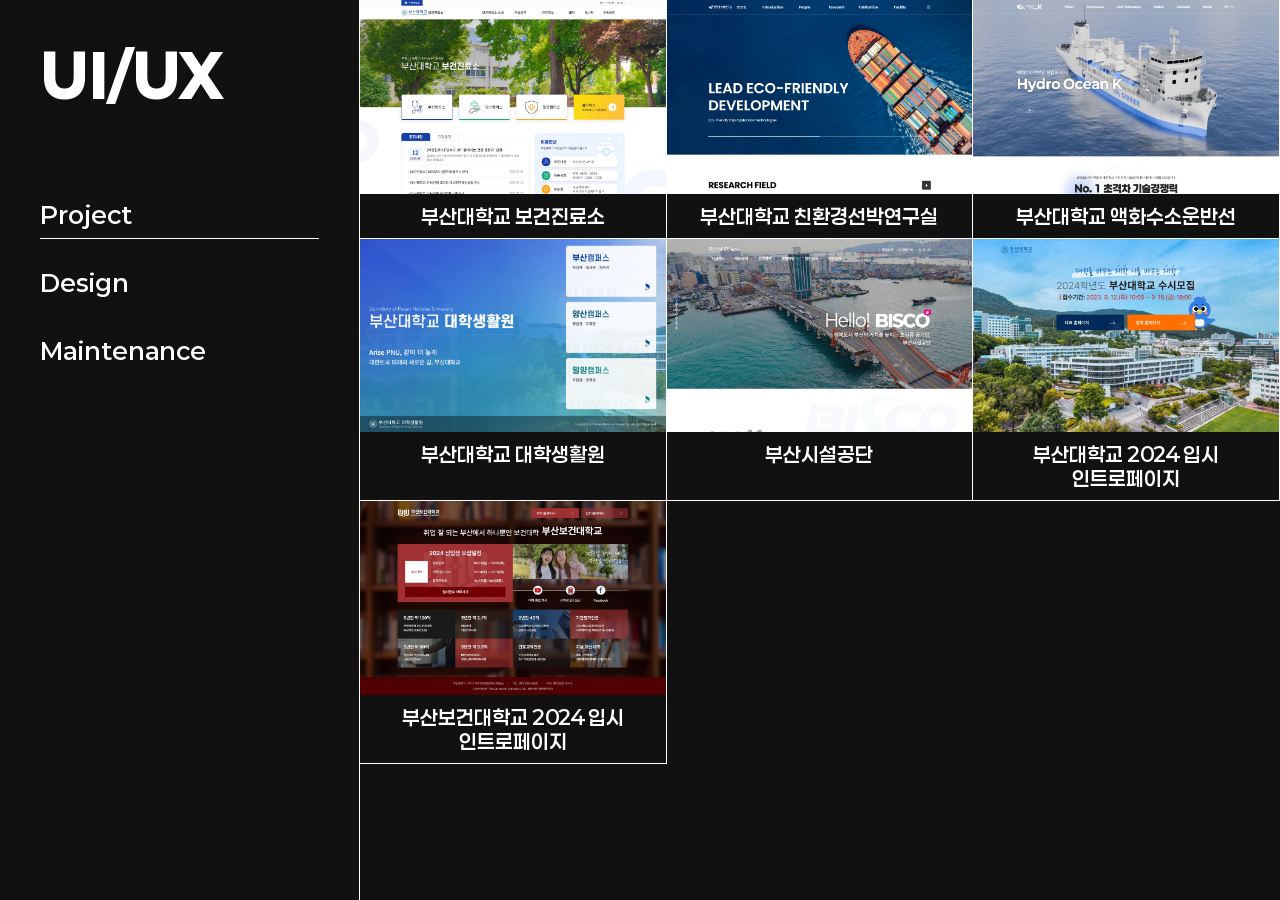
==== commit 58fdb9c3: "Add files via upload" ====
--- a/design.html
+++ b/design.html
@@ -225,7 +225,7 @@
           </div>
         </div>
         <div class="tab-con03">
-          <div class="info mt-60">
+          <div class="info">
             <p>* 아이디노 재직당시 담당했던 유지보수 사이트들 입니다.</p>
           </div>
           <div class="flex flex-wrap gap40 mt-40">
@@ -271,7 +271,7 @@
                 <img src="./img/arrow02.png" alt="arrow" />
               </div>
             </a>
-            <a href="https://www.bhu.ac.kr/www" target="_blank" title="새창열림" class="design-link flex align-center">
+            <a href="https://ipsi.bhu.ac.kr/ipsi" target="_blank" title="새창열림" class="design-link flex align-center">
               <p>부산보건대학교</p>
               <div class="icon flex align-center justy-center">
                 <img src="./img/arrow02.png" alt="arrow" />
--- a/css/style.css
+++ b/css/style.css
@@ -608,7 +608,7 @@
 
 /**************************design**************************/
 .design .left-menu {
-  width: 400px;
+  width: 360px;
   padding: 40px;
   border-right: 1px solid #fff;
   height: 100vh;
@@ -651,7 +651,7 @@
 }
 
 .design .content {
-  width: calc(100% - 400px);
+  width: calc(100% - 360px);
   height: 100vh;
   overflow-y: auto;
 }
@@ -684,7 +684,7 @@
 .design .content .project .shadow-box {
   width: 100%;
   height: 100%;
-  padding: 80px 60px;
+  padding: 40px 60px;
   background-color: rgba(0, 0, 0, 0.9);
   position: absolute;
   bottom: -100%;
